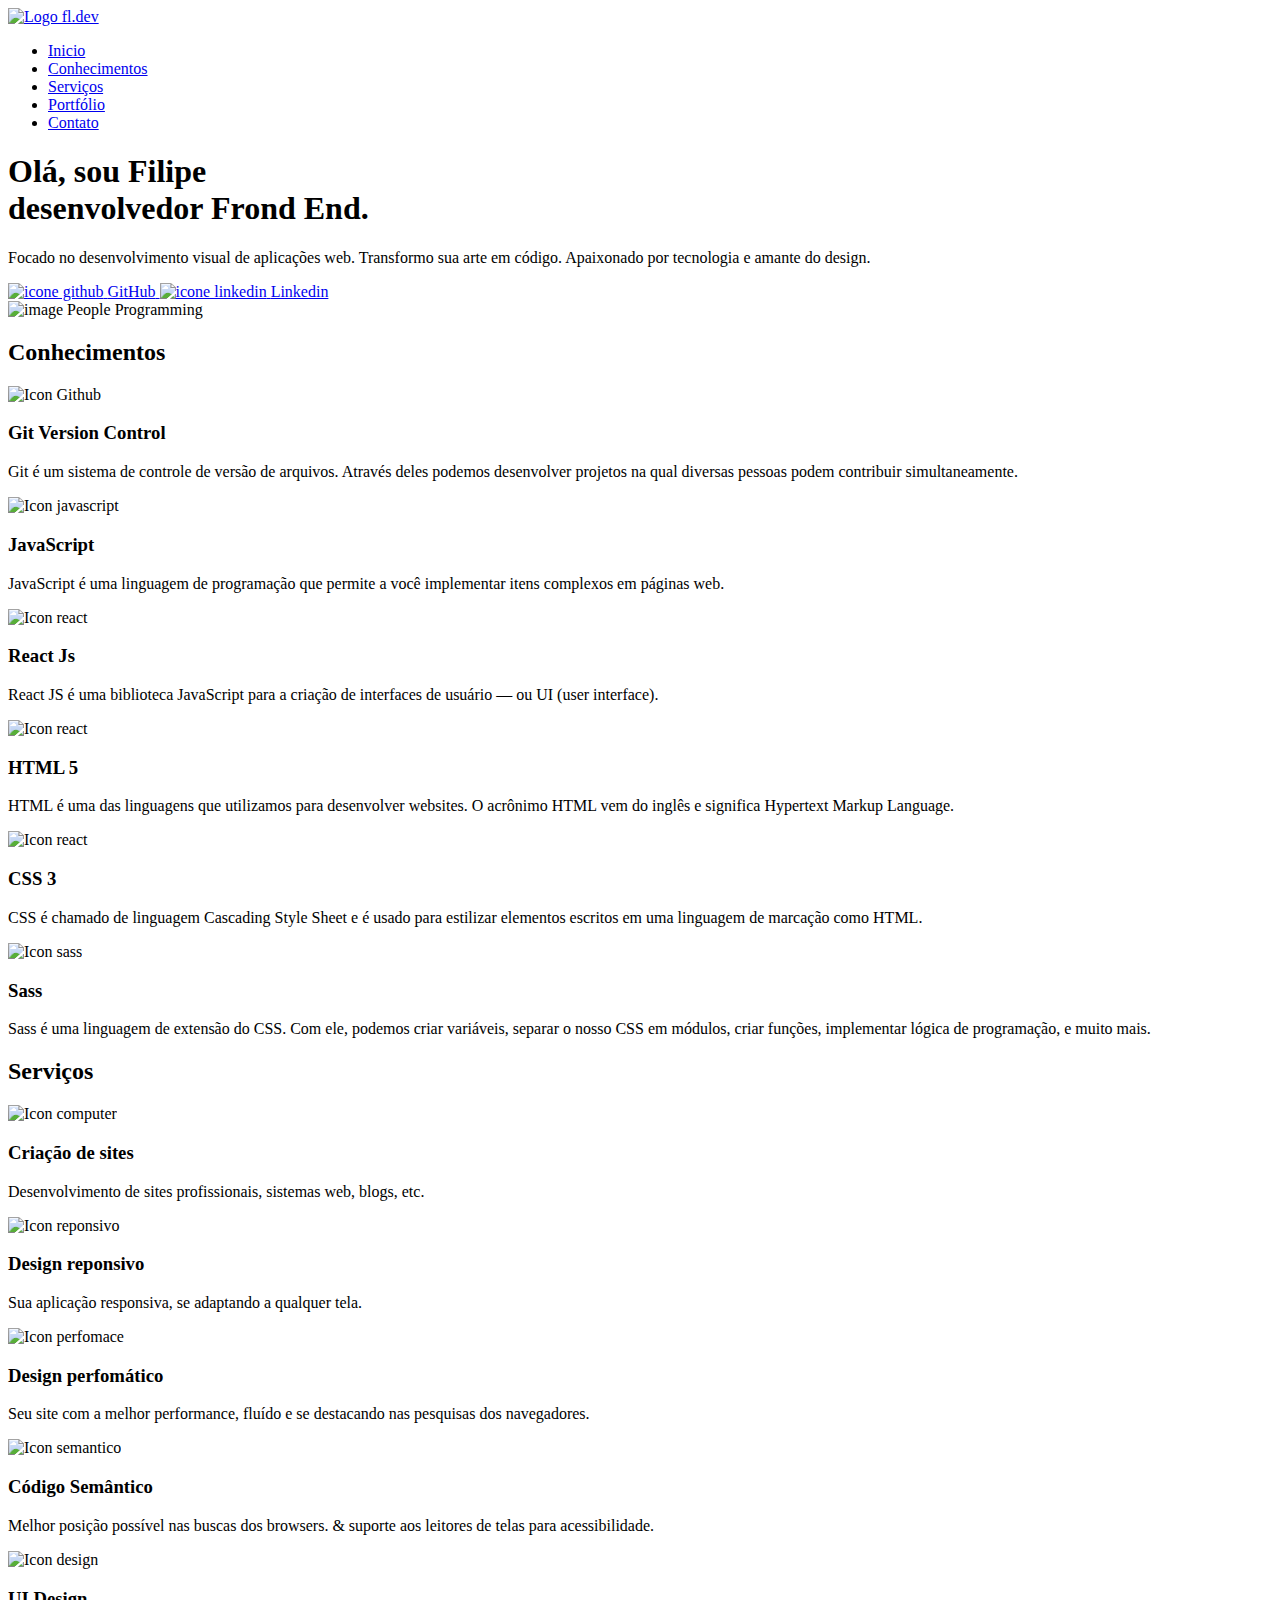
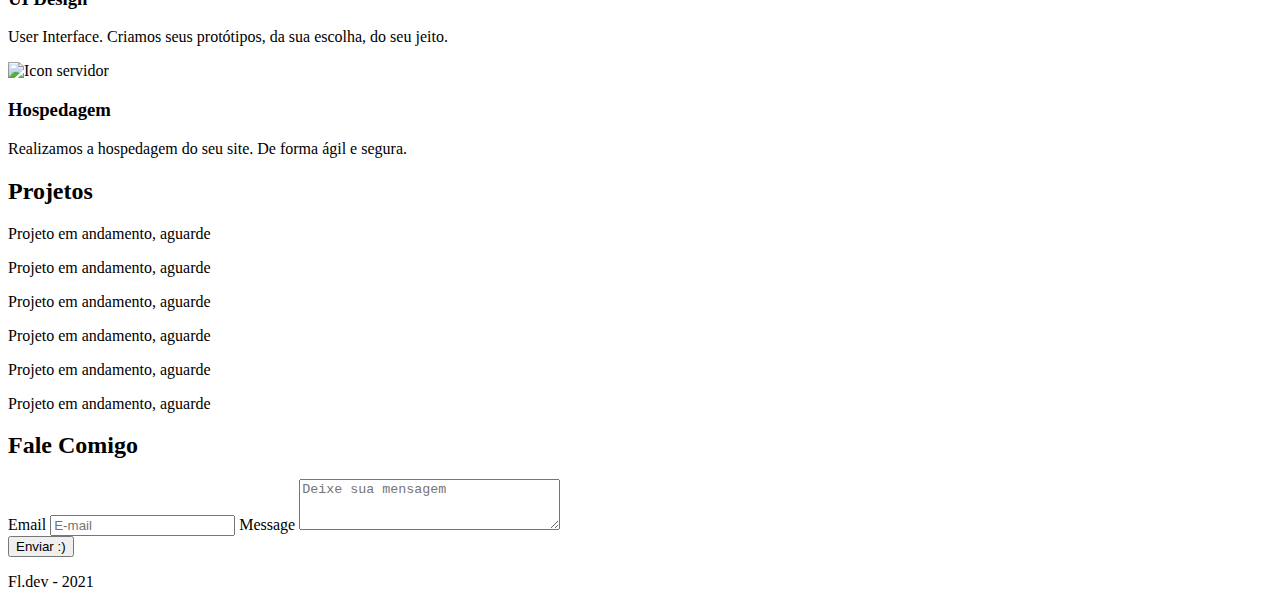
==== index.html @ 81331bb4 "corrigido diretorio pagina obgd" ====
<!DOCTYPE html>
<html lang="pt-BR">
  <head>
    <meta charset="UTF-8" />
    <meta http-equiv="X-UA-Compatible" content="IE=edge" />
    <meta name="viewport" content="width=device-width, initial-scale=1.0" />
    <link rel="preconnect" href="https://fonts.googleapis.com" />
    <link rel="preconnect" href="https://fonts.gstatic.com" crossorigin />
    <link
      href="https://fonts.googleapis.com/css2?family=Poppins:wght@400;500;700&family=Roboto:wght@400;500;700&display=swap"
      rel="stylesheet"
    />
    <link rel="stylesheet" href="assets/css/style.css" />
    <link rel="stylesheet" href="assets/css/responsive.css" />
    <title>Fl.dev - Desenvolvedor Front-End</title>
  </head>
  <body>
    <header class="header">
      <nav class="nav grid">
        <div class="logo">
          <a href="./index.html">
            <img src="assets/img/logo.svg" alt="Logo fl.dev" />
          </a>
        </div>

        <ul class="nav-menu">
          <li><a href="#">Inicio</a></li>
          <li><a href="#skills">Conhecimentos</a></li>
          <li><a href="#services">Serviços</a></li>
          <li><a href="#portfolio">Portfólio</a></li>
          <li><a class="btn-contact" href="#contact">Contato</a></li>
        </ul>
      </nav>
    </header>

    <main class="grid">
      <section class="introduction" id="introduction">
        <div>
          <div class="text-introduction">
            <h1>
              Olá, sou Filipe<br />
              desenvolvedor Frond End.
            </h1>
            <p>
              Focado no desenvolvimento visual de aplicações web. Transformo sua arte
              em código. Apaixonado por tecnologia e amante do design.
            </p>
          </div> 

          <div class="btns-intro">
              <a class="btn-intro" href="https://github.com/FlpFront" target="_blank">
                <img src="assets/img/github-icon.svg" alt="icone github" width="20" />
                <span>GitHub</span>
              </a>

              <a class="btn-intro" href="https://www.linkedin.com/in/flpcode/" target="_blank">
                <img src="assets/img/icon-linkedin.svg" alt="icone linkedin" width="20" />
                <span>Linkedin</span>
              </a>
          </div>
        </div>

        <div class="people-img">
          <img
            src="assets/img/programming.svg"
            alt="image People Programming"
          />
        </div>
      </section>

      <section class="skills" id="skills" data-js="visible">
        <h2 class="subtitle">Conhecimentos</h2>
        <div class="flex">
          <div class="skills-item">
            <div>
              <img
                src="assets/img/icons-skills/icon-github.svg"
                alt="Icon Github"/>
            </div>
            <h3>Git Version Control</h3>
            <p>
              Git é um sistema de controle de versão de arquivos. Através deles
              podemos desenvolver projetos na qual diversas pessoas podem
              contribuir simultaneamente.
            </p>
          </div>

          <div class="skills-item">
            <div>
              <img
                src="assets/img/icons-skills/icons-javascript.svg"
                alt="Icon javascript"
              />
            </div>
            <h3>JavaScript</h3>
            <p>
              JavaScript é uma linguagem de programação que permite a você
              implementar itens complexos em páginas web.
            </p>
          </div>

          <div class="skills-item">
            <div>
              <img
                src="assets/img/icons-skills/icon-react.svg"
                alt="Icon react"
              />
            </div>
            <h3>React Js</h3>
            <p>
              React JS é uma biblioteca JavaScript para a criação de interfaces
              de usuário — ou UI (user interface).
            </p>
          </div>

          <div class="skills-item">
            <div>
              <img
                src="assets/img/icons-skills/icon-html.svg"
                alt="Icon react"
              />
            </div>
            <h3>HTML 5</h3>
            <p>
              HTML é uma das linguagens que utilizamos para desenvolver
              websites. O acrônimo HTML vem do inglês e significa Hypertext
              Markup Language.
            </p>
          </div>

          <div class="skills-item">
            <div>
              <img
                src="assets/img/icons-skills/icon-css3.svg"
                alt="Icon react"
              />
            </div>
            <h3>CSS 3</h3>
            <p>
              CSS é chamado de linguagem Cascading Style Sheet e é usado para
              estilizar elementos escritos em uma linguagem de marcação como
              HTML.
            </p>
          </div>

          <div class="skills-item">
            <div>
              <img
                src="assets/img/icons-skills/icons8-sass 1.svg"
                alt="Icon sass"
              />
            </div>
            <h3>Sass</h3>
            <p>
              Sass é uma linguagem de extensão do CSS. Com ele, podemos criar
              variáveis, separar o nosso CSS em módulos, criar funções,
              implementar lógica de programação, e muito mais.
            </p>
          </div>
        </div>
      </section>

      <section class="services " data-js="visible" id="services">
        <h2 class="subtitle">Serviços</h2>
        <div class="flex">
          <div class="service-item">
            <div>
              <img
                src="assets/img/icons-service/computer-sites.svg"
                alt="Icon computer"
              />
            </div>
            <h3>Criação de sites</h3>
            <p>
              Desenvolvimento de sites profissionais, sistemas web, blogs, etc.
            </p>
          </div>

          <div class="service-item">
            <div>
              <img
                src="assets/img/icons-service/icon-reponsivo.svg"
                alt="Icon reponsivo"
              />
            </div>
            <h3>Design reponsivo</h3>
            <p>Sua aplicação responsiva, se adaptando a qualquer tela.</p>
          </div>

          <div class="service-item">
            <div>
              <img
                src="assets/img/icons-service/icon-perfomace.svg"
                alt="Icon perfomace"
              />
            </div>
            <h3>Design perfomático</h3>
            <p>
              Seu site com a melhor performance, fluído e se destacando nas
              pesquisas dos navegadores.
            </p>
          </div>

          <div class="service-item">
            <div>
              <img
                src="assets/img/icons-service/codigo-semantico.svg"
                alt="Icon semantico"
              />
            </div>
            <h3>Código Semântico</h3>
            <p>
              Melhor posição possível nas buscas dos browsers. & suporte aos
              leitores de telas para acessibilidade.
            </p>
          </div>

          <div class="service-item">
            <div>
              <img
                src="assets/img/icons-service/design.svg"
                alt="Icon design"
              />
            </div>
            <h3>UI Design</h3>
            <p>
              User Interface. Criamos seus protótipos, da sua escolha, do seu
              jeito.
            </p>
          </div>

          <div class="service-item">
            <div>
              <img
                src="assets/img/icons-service/servidor.svg"
                alt="Icon servidor"
              />
            </div>
            <h3>Hospedagem</h3>
            <p>Realizamos a hospedagem do seu site. De forma ágil e segura.</p>
          </div>
        </div>
      </section>

      <section class="projects" data-js="visible" id="portfolio">
        <h2 class="subtitle">Projetos</h2>
        <div class="flex">
          <div class="projects-item">
            <p>Projeto em andamento, aguarde</p>
          </div>

          <div class="projects-item">
            <p>Projeto em andamento, aguarde</p>
          </div>

          <div class="projects-item">
            <p>Projeto em andamento, aguarde</p>
          </div>

          <div class="projects-item">
            <p>Projeto em andamento, aguarde</p>
          </div>

          <div class="projects-item">
            <p>Projeto em andamento, aguarde</p>
          </div>

          <div class="projects-item">
            <p>Projeto em andamento, aguarde</p>
          </div>
        </div>
      </section>

      <section class="form" id="contact" data-js="visible">
        <h2 class="subtitle">Fale Comigo</h2>

        <form action="https://formsubmit.co/cimofelipe4@gmail.com" method="POST">
          <input type="hidden" name="_next" value="https://portfolio-flpcode.vercel.app/sucessMail.html">
          <label for="email">Email</label>
          <input type="email" required placeholder="E-mail" />
          <input type="hidden" name="_template" value="box">

          <input type="hidden" name="_captcha" value="false">
          <input type = "text" name = "_ honey" style = "display: none">

          <label for="message">Message</label>
          <textarea
            placeholder="Deixe sua mensagem"
            required
            name="message"
            id="message"
            cols="30"
            rows="3"
          ></textarea>

          <div class="btn-submit">
            <button id="btnSubmit" onclick="Modal.open()">Enviar :)</button>
          </div>
        </form>
      </section>
    </main>

    <footer class="footer">
      <p>Fl.dev - 2021</p>
    </footer>

    <script src="assets/js/script.js"></script>
  </body>
</html>
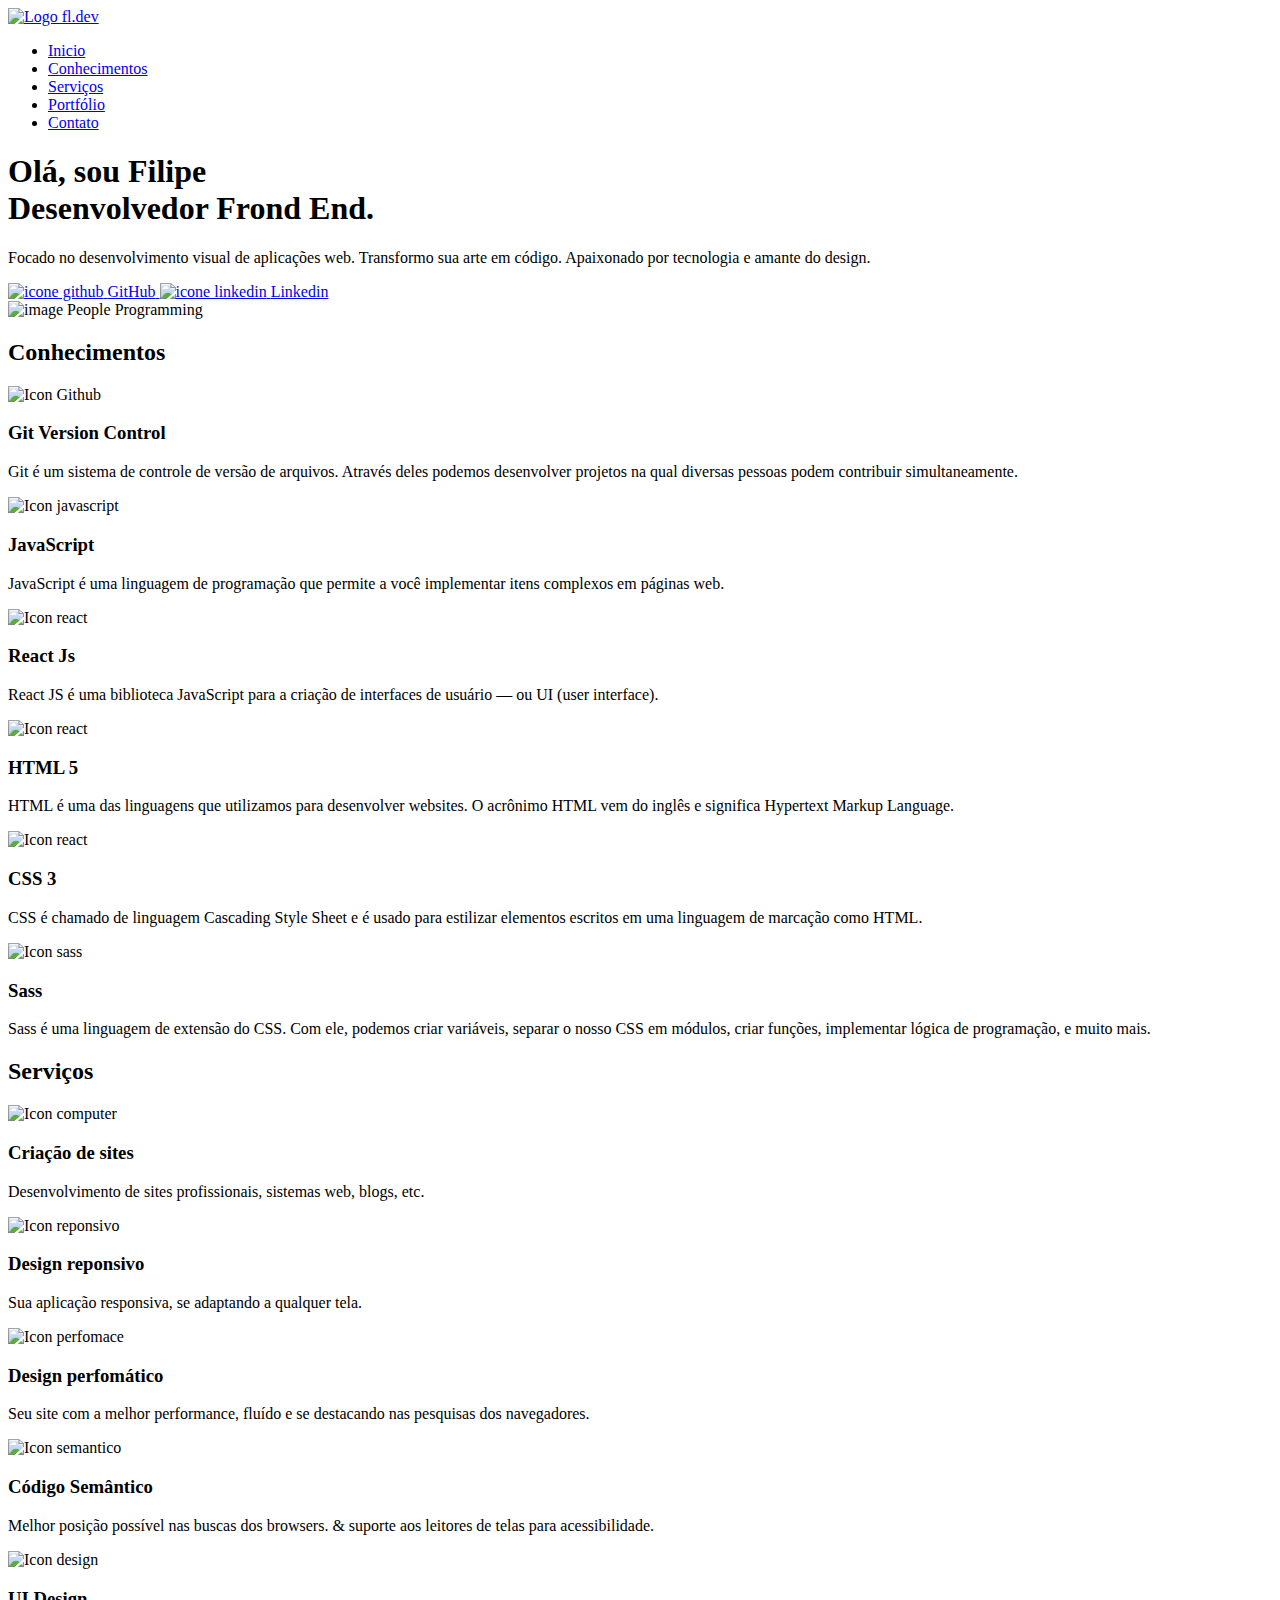
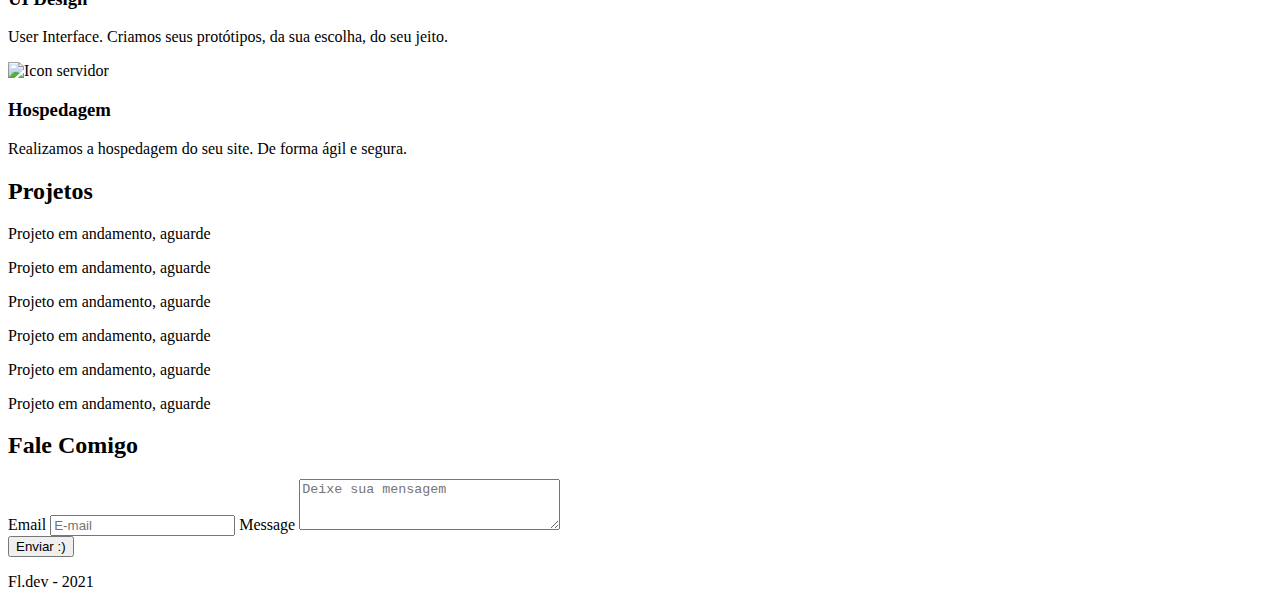
==== commit 9e0e02ab: "Ajuste ao responsivo 2.0" ====
--- a/index.html
+++ b/index.html
@@ -39,7 +39,7 @@
           <div class="text-introduction">
             <h1>
               Olá, sou Filipe<br />
-              desenvolvedor Frond End.
+              Desenvolvedor Frond End.
             </h1>
             <p>
               Focado no desenvolvimento visual de aplicações web. Transformo sua arte
--- a/assets/css/responsive.css
+++ b/assets/css/responsive.css
@@ -0,0 +1,110 @@
+/* TABLET */
+
+@media (max-width: 1190px) {
+  .flex {
+    grid-template-columns: repeat(2, 1fr);
+  }
+
+  .logo{
+    min-width: 150px;
+  }
+
+  .btn-intro span{
+    font-family: 'Poppins', sans-serif;
+    font-size: 1.2rem;
+    font-weight: 500;
+    color: #fff;
+  }
+
+  .btn-intro{
+    gap: 7px;
+    width: 30%;
+    padding: 13px 10px;
+    margin-top: 20px;
+    box-shadow: 0 4px 6px rgba(0, 0, 0, 0.15);
+    transition: .4s;
+    border-radius: 0.19rem;
+  }
+
+}
+
+
+@media (min-width: 720px) and (max-width: 900px) {
+  .btn-intro{
+    width: 35%;
+  }
+
+  .nav-menu li a{
+    font-size: 1.4rem;
+  }
+
+  .people-img {
+    display: none;
+  }
+
+}
+
+/* MOBILE */
+
+@media (max-width: 720px) {
+
+  .grid {
+    padding: 0 10px;
+  }
+
+  .logo{
+    display: grid;
+    justify-content: center;
+    margin-left: 10px;
+  }
+
+  .flex {
+    width: (90%, 300px);
+    grid-template-columns: 1fr;
+  }
+
+  .people-img {
+    display: none;
+  }
+
+  .text-introduction h1 {
+    font-size: 3.6rem;
+  }
+
+  .btn-intro {
+    padding: 15px;
+  }
+
+  .nav {
+    padding: 15px 0;
+  }
+
+  .nav ul{
+    display: none;
+  }
+
+  .nav-menu li a {
+    font-size: 1.2rem;
+  }
+
+  .form {
+    width: 300px;
+  }
+
+  .form form {
+    width: 90%;
+  }
+
+  .form form button {
+    padding: 15px 20px;
+    font-size: 1.4rem;
+  }
+
+  .btn-intro{
+    gap: 0.7rem;
+    width: 35%;
+  }
+
+}
+
+/* TABLET */
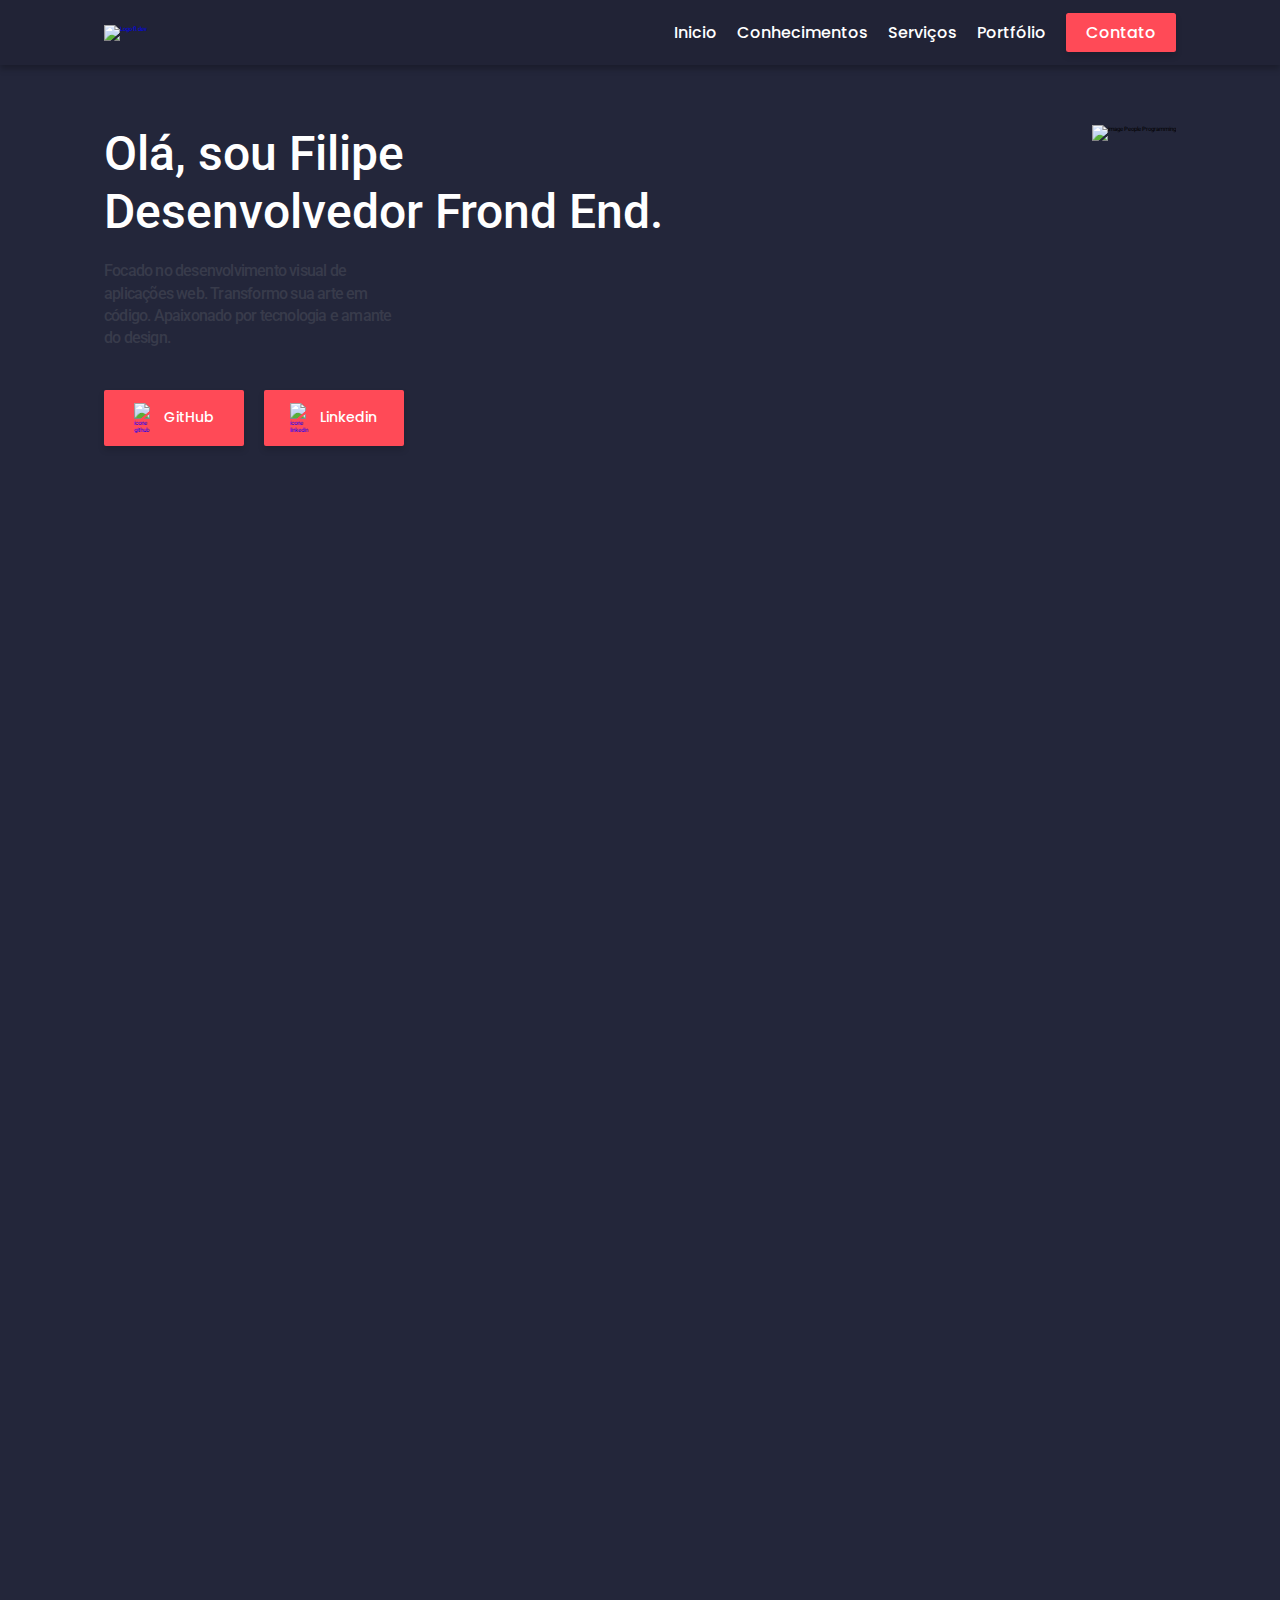
==== commit 80ff9a76: "Adicionado ajuste do mouse pointer" ====
--- a/index.html
+++ b/index.html
@@ -10,6 +10,7 @@
       href="https://fonts.googleapis.com/css2?family=Poppins:wght@400;500;700&family=Roboto:wght@400;500;700&display=swap"
       rel="stylesheet"
     />
+    <link rel="shortcut icon" href="assets/img/icon-favicon.svg" type="image/x-icon">
     <link rel="stylesheet" href="assets/css/style.css" />
     <link rel="stylesheet" href="assets/css/responsive.css" />
     <title>Fl.dev - Desenvolvedor Front-End</title>
--- a/assets/css/style.css
+++ b/assets/css/style.css
@@ -0,0 +1,505 @@
+*{
+    box-sizing: border-box;
+    margin: 0;
+    padding: 0;
+    font-size: 62.5%;
+}
+
+html{
+    scroll-behavior: smooth;
+}
+
+body::-webkit-scrollbar {
+    width: 12px;               /* width of the entire scrollbar */
+}
+
+body::-webkit-scrollbar-track {
+    background: var(--color-body);        /* color of the tracking area */
+}
+
+body::-webkit-scrollbar-thumb {
+    background-color: var(--color-button);    /* color of the scroll thumb */
+    border-radius: 20px;       /* roundness of the scroll thumb */
+    border-top-left-radius: 0;
+    border-top-right-radius: 0;
+    border: 3px solid var(--color-button);  /* creates padding around scroll thumb */
+  }
+
+body{
+    font-family: 'Poppins', sans-serif;
+    font-family: 'Roboto', sans-serif;
+    background: var(--color-body);
+
+    cursor: url(../img/Ellipse.svg), auto;
+}
+
+ul, li, a{
+    text-decoration: none;
+    list-style: none;
+}
+
+img{
+    display: block;
+    max-width: 100%;
+}
+
+:root{
+    --color-header: #212336;
+    --color-body: #23263A;
+    --color-white: #fff;
+    --color-paragraph: #383B4B;
+    --color-button: #FF4A57;
+    --color-card: #2B2D41;
+}
+
+/*MODAL ENVIO EMAIL*/
+
+.modal{
+    width: 100vw;
+    height: 90vh;
+    display: grid;
+    place-items: center;
+}
+
+.gridModal{
+    display: flex;
+    align-items: center;
+}
+
+.modalText h1{
+    font-size: 2.4rem;
+    font-family: 'Poppins', sans-serif;
+    font-size: 800;
+    margin-bottom: 5px;
+    color: #fff;
+}
+
+.modalText p{
+    font-family: 'Poppins', sans-serif;
+    font-size: 1.6rem;
+    font-weight: 500;
+    color: #fff;
+    margin-bottom: 10px;
+}
+
+.modalBtn a{
+    display: flex;
+    align-items: center;
+    font-size: 1.3rem;
+    color: #fff;
+    font-weight: 500;
+    justify-content: center;
+    gap: 20px;
+    width: 160px;
+    padding: 5px 10px;
+    height: 45px;
+    background: var(--color-button);
+    transition: 0.4s;
+}
+
+.modalBtn a:hover{
+    background: #FF4A44;
+    transform: scale(1.05);
+}
+
+
+/*ESTILOS GLOBAIS*/
+
+.grid{
+    width: min(90%, 1270px);
+    margin: 0 auto;
+    padding: 0 40px;
+}
+
+.subtitle{
+    font-size: 3.6rem;
+    font-weight: 700;
+    text-transform: uppercase;
+    color: var(--color-button);
+    line-height: 1;
+    margin-bottom: 40px;
+}
+
+.subtitle::after{
+    content: "";
+    display: block;
+    width: 15rem;
+    height: 0.7rem;
+    background: var(--color-button);
+    margin-top: 0.5rem;
+}
+
+.flex{
+    display: grid;
+    grid-template-columns: repeat(3, 1fr);
+    width: (33.33%, 400px);
+    gap: 90px;
+}
+
+.people-img{
+    max-width: 500px;
+    animation: pulse 1.6s infinite;
+    animation-direction: alternate;
+    -webkit-animation-name: pulse;
+    animation-name: pulse;
+}
+
+@-webkit-keyframes pulse {
+    0% {
+      -webkit-transform: translate3d(0, -20px, 0);
+      -webkit-filter: brightness(100%);
+    }
+    100% {
+      -webkit-transform: translate3d(0, 20px, 0);
+      -webkit-filter: brightness(200%);
+    }
+}
+  
+@keyframes pulse {
+    0% {
+        transform: translate3d(0, -20px, 0);
+        filter: brightness(70%);
+    }
+    100% {
+        transform: translate3d(0, 20px, 0);
+        filter: brightness(100%);
+    }
+}
+
+/*HEADER*/
+
+.header{
+    background: var(--color-header);
+    box-shadow: 0 4px 6px rgba(0, 0, 0, 0.25);
+}
+
+.nav{
+    display: flex;
+    justify-content: space-between;
+    align-items: center;
+    padding-top: 20px;
+    padding-bottom: 20px;
+}
+
+.nav-menu{
+    display: flex;
+    align-items: center;
+}
+
+.nav-menu li + li{
+    margin-left: 20px;
+}
+
+.nav-menu li a{
+    font-family: 'Poppins', sans-serif;
+    font-size: 1.6rem;
+    font-weight: 500;
+    color: #fff;
+}
+
+.nav-menu li a:hover::after{
+    content: "";
+    width: 0%;
+    height: 2px;
+    background: var(--color-button);
+    display: block;
+
+    animation: link .3s forwards;
+}
+
+
+@keyframes link{
+    0%{
+        width: 0%;
+    }
+
+    100%{
+        width: 100%;
+    }
+}
+
+
+.btn-contact{
+    background-color: var(--color-button);
+    padding: 8px 20px;
+    box-shadow: 0 4px 6px rgba(0, 0, 0, 0.15);
+    transition: .3s;
+    border-radius: 0.25rem;
+}
+
+.btn-contact:hover{
+    transform: scale(1.05);
+    display: block;
+}
+
+/*INTRODUCTION*/
+
+.introduction{
+    display: flex;
+    justify-content: space-between;
+    margin: 60px 0 100px 0;
+}
+
+.text-introduction h1{
+    font-family: 'Roboto', sans-serif;
+    font-weight: 500;
+    font-size: 4.8rem;
+    line-height: 1.2;
+    color: var(--color-white);
+}
+
+.text-introduction p{
+    max-width: 30rem;
+    font-family: 'Roboto', sans-serif;
+    font-weight: 500;
+    font-size: 1.6rem;
+    line-height: 1.4;
+    letter-spacing: -0.08rem;
+    margin-top: 20px;
+    color: var(--color-paragraph);
+}
+
+.btns-intro{
+    display: flex;
+    gap: 20px;
+    margin-top: 20px;
+}
+
+.btn-intro{
+    display: flex;
+    align-items: center;
+    justify-content: center;
+    background: var(--color-button);
+    gap: 10px;
+    width: 25%;
+    padding: 13px 10px;
+    margin-top: 20px;
+    box-shadow: 0 4px 6px rgba(0, 0, 0, 0.15);
+    transition: .4s;
+    border-radius: 0.19rem;
+}
+
+.btn-intro span{
+    font-family: 'Poppins', sans-serif;
+    font-size: 1.4rem;
+    font-weight: 500;
+    color: #fff;
+}
+
+.btn-intro:hover{
+    transform: scale(1.05);
+}
+
+/*SKILLS*/
+
+.skills{
+    margin-bottom: 120px;
+}
+
+.skills-item{
+    background: var(--color-card);
+    padding: 30px 20px;
+    box-shadow: 0 4px 6px rgba(0, 0, 0, 0.07);
+    border: 1px solid;
+    border-image: linear-gradient(130deg, #FF4A44 1%, #23263A 40%) 1;
+}
+
+.skills-item:hover{
+    border-image: linear-gradient(290deg, #FF4A44 1%, #23263A 40%) 1;
+    transition: 0.5s;
+}
+
+
+.skills-item h3{
+    font-family: 'Poppins', sans-serif;
+    font-size: 1.8rem;
+    color: var(--color-white);
+    font-weight: 600;
+    padding: 20px 0 10px 0;
+}
+
+.skills-item p{
+    font-size: 1.4rem;
+    color: var(--color-white);
+    line-height: 1.6;
+}
+
+/*SERVICES*/
+
+.services{
+    margin-bottom: 120px;
+}
+
+.service-item{
+    background: var(--color-card);
+    padding: 30px 20px;
+    box-shadow: 0 4px 6px rgba(0, 0, 0, 0.07);
+    border: 1px solid;
+    border-image: linear-gradient(320deg, #FF4A44 1%, #23263A 40%) 1;
+}
+
+.service-item:hover{
+    border-image: linear-gradient(130deg, #FF4A44 1%, #23263A 40%) 1;
+    transition: 0.5s;
+}
+
+.service-item div img{
+    margin: 0 auto;
+}
+
+.service-item h3{
+    font-family: 'Poppins', sans-serif;
+    font-size: 1.8rem;
+    text-align: center;
+    color: var(--color-white);
+    font-weight: 600;
+    padding: 20px 0 10px 0;
+}
+
+.service-item p{
+    font-size: 1.4rem;
+    color: var(--color-white);
+    line-height: 1.6;
+    text-align: center;
+}
+
+/*SERVICES*/
+.projects{
+    margin-bottom: 120px;
+}
+
+.projects-item{
+    background: var(--color-card);
+    padding: 40px 20px;
+    box-shadow: 0 4px 6px rgba(0, 0, 0, 0.07);
+    border: 1px solid;
+    border-image: linear-gradient(395deg, #FF4A44 0%, #23263A 40%) 1;
+}
+
+.projects-item:hover{
+    border-image: linear-gradient(240deg, #FF4A44 1%, #23263A 15%) 1;
+    transition: 0.5s;
+}
+
+.projects-item p{
+    font-family: 'Poppins', sans-serif;
+    font-size: 1.6rem;
+    font-weight: 500;
+    text-align: center;
+    color: var(--color-white);
+}
+
+.projects-item p::after{
+    content: "";
+    width: 4px;
+    height: 4px;
+    border-radius: 50%;
+    margin-left: 2px;
+    background: #FF4A44;
+    display: inline-block;
+    color: var(--color-button);
+}
+
+/*SERVICES*/
+
+.form{
+    max-width: 1100px;
+    margin-bottom: 60px;
+}
+
+.form form{
+    width: 50%;
+}
+
+.form form label{
+    position: absolute;
+    top: -99999999999999px;
+}
+
+.form form input, textarea{
+    display: block;
+    width: 100%;
+    max-width: 100%;
+    background: rgba(0, 0, 0, 0.11);
+    margin-bottom: 20px;
+    border: none;
+    outline: none;
+    font-family: 'Poppins', sans-serif;
+    font-size: 1.4rem;
+    padding: 25px 10px;
+    box-shadow: 0 4px 6px rgba(0, 0, 0, 0.12);
+    border-radius: 2px;
+    color: #fff;
+}
+
+.form form input::placeholder, .form form textarea{
+    color: #fff;
+    opacity: 0.5;
+}
+
+.form form input:focus, .form form textarea:focus{
+    border: 1px solid grey;
+}
+
+.btn-submit{
+    display: flex;
+    justify-content: flex-end;
+}
+
+.form form button{
+    background: var(--color-button);
+    border: none;
+    width: 50%;
+    padding: 20px 30px;
+    font-family: 'Poppins', sans-serif;
+    font-size: 1.6rem;
+    font-weight: 500;
+    color: var(--color-white);
+    transition: 0.4s;
+    cursor: pointer;
+}
+
+.form form button:hover{
+    background: #FF4A44;
+    transform: scale(1.05);
+}
+
+/*SERVICES*/
+
+.footer{
+    width: 100%;
+    height: 10vh;
+    background: var(--color-button);
+    display: flex;
+    align-items: center;
+    justify-content: center;
+}
+
+.footer p{
+    font-size: 1.8rem;
+    color: var(--color-white);
+    font-weight: 500;
+}
+
+/* ANIMATION */
+
+[data-js="visible"]{
+    opacity: 0;
+}
+
+[data-js="visible"].active-scroll{
+    opacity: 1;
+    animation: scrollVisible .4s forwards;
+}
+
+@keyframes scrollVisible{
+    from{
+        opacity: 0;
+        transform: translate3d(-35px, 0, 0);
+    }
+
+    to{
+        opacity: 1;
+        transform: translate3d(0, 0, 0);
+    }
+}
--- a/assets/css/responsive.css
+++ b/assets/css/responsive.css
@@ -27,7 +27,6 @@
   }
 
 }
-
 
 @media (min-width: 720px) and (max-width: 900px) {
   .btn-intro{
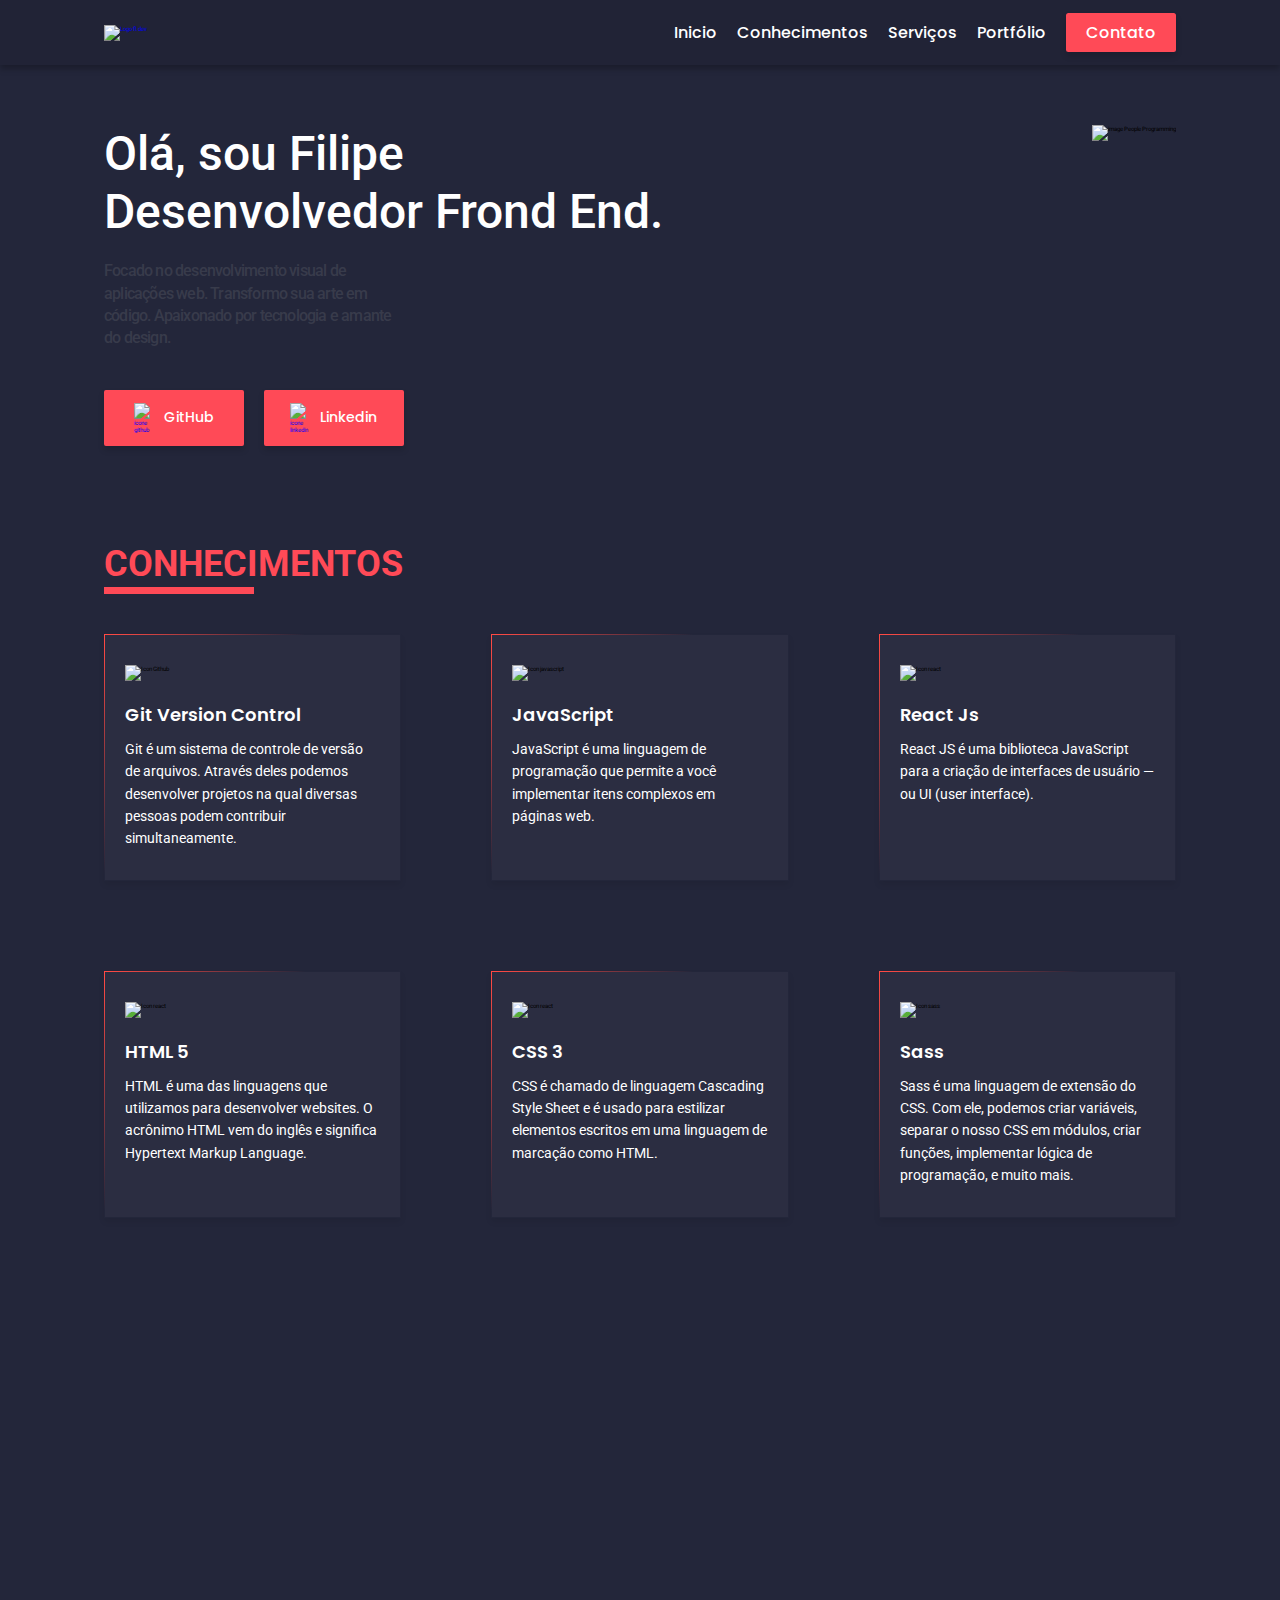
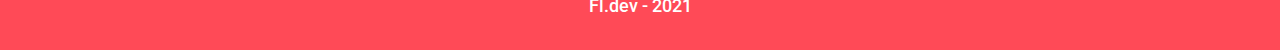
==== commit 465f0d36: "Adicionado text mobile section projects" ====
--- a/index.html
+++ b/index.html
@@ -245,31 +245,60 @@
 
       <section class="projects" data-js="visible" id="portfolio">
         <h2 class="subtitle">Projetos</h2>
-        <div class="flex">
-          <div class="projects-item">
-            <p>Projeto em andamento, aguarde</p>
-          </div>
-
-          <div class="projects-item">
-            <p>Projeto em andamento, aguarde</p>
-          </div>
-
-          <div class="projects-item">
-            <p>Projeto em andamento, aguarde</p>
-          </div>
-
-          <div class="projects-item">
-            <p>Projeto em andamento, aguarde</p>
-          </div>
-
-          <div class="projects-item">
-            <p>Projeto em andamento, aguarde</p>
-          </div>
-
-          <div class="projects-item">
-            <p>Projeto em andamento, aguarde</p>
-          </div>
-        </div>
+        <div class="flex grid-mobile">
+          <div class="projects-item project-1 bg-project-1">
+            <div class="infor-project-1"> 
+              <p>Projeto desenvolvido durante o curso de JavaScript, onde o foco foi criar animações de entrada e scroll.</p>
+
+              <a href="https://animais-refatorado.vercel.app/" target="_blank">Ver Projeto</a>
+            </div>
+          </div>
+
+          <div class="projects-item project-1 bg-project-2">
+            <div class="infor-project-1"> 
+              <p>Projeto desenvolvido para prestador de serviço regional. Com chat integrado na pagina e mobile.</p>
+
+              <a href="https://projeto-solucao.netlify.app/" target="_blank">Ver Projeto</a>
+            </div>
+          </div>
+
+          <div class="projects-item project-1 bg-project-3">
+            <div class="infor-project-1"> 
+              <p>Projeto desenvolvido junto ao BootCamp da RocketSeat. App para controle financeiro geral.</p>
+
+              <a href="https://finance-flpcode.vercel.app/" target="_blank">Ver Projeto</a>
+            </div>
+          </div>
+
+          <div class="projects-item project-1">
+            <div class="infor-project-1"> 
+              <p>Projeto desenvolvido durante o curso de JavaScript, onde o foco foi criar animações de entrada e scroll.</p>
+
+              <a href="https://animais-refatorado.vercel.app/" target="_blank">Ver Projeto</a>
+            </div>
+          </div>
+
+
+          <div class="projects-item project-1">
+            <div class="infor-project-1"> 
+              <p>Projeto desenvolvido durante o curso de JavaScript, onde o foco foi criar animações de entrada e scroll.</p>
+
+              <a href="https://animais-refatorado.vercel.app/" target="_blank">Ver Projeto</a>
+            </div>
+          </div>
+
+          <div class="projects-item project-1">
+            <div class="infor-project-1"> 
+              <p>Projeto desenvolvido durante o curso de JavaScript, onde o foco foi criar animações de entrada e scroll.</p>
+
+              <a href="https://animais-refatorado.vercel.app/" target="_blank">Ver Projeto</a>
+            </div>
+          </div>
+        </div>
+        
+          <div class="attention-ux">
+            <p id="attention" data-js="visible">PASSE O MOUSE SOBRE AS IMAGENS PARA VISUALIZAR OS PROJETOS</p>
+          </div>
       </section>
 
       <section class="form" id="contact" data-js="visible">
--- a/assets/css/style.css
+++ b/assets/css/style.css
@@ -63,6 +63,7 @@
 
 .gridModal{
     display: flex;
+    gap: 40px;
     align-items: center;
 }
 
@@ -288,6 +289,7 @@
 
 .btn-intro:hover{
     transform: scale(1.05);
+    cursor: url(../img/link-extern.svg), auto;
 }
 
 /*SKILLS*/
@@ -462,6 +464,7 @@
 .form form button:hover{
     background: #FF4A44;
     transform: scale(1.05);
+    cursor: url(../img/send.svg), auto;
 }
 
 /*SERVICES*/
--- a/assets/css/responsive.css
+++ b/assets/css/responsive.css
@@ -51,6 +51,17 @@
     padding: 0 10px;
   }
 
+  .gridModal{
+    flex-direction: column;
+    text-align: center;
+    gap: 30px;
+  }
+
+  .modalBtn{
+    display: flex;
+    justify-content: center;
+  }
+
   .logo{
     display: grid;
     justify-content: center;
@@ -90,20 +101,20 @@
     width: 300px;
   }
 
-  .form form {
-    width: 90%;
+  .form {
+    width: min(90vw, 300px);
   }
 
-  .form form button {
-    padding: 15px 20px;
-    font-size: 1.4rem;
+  .form form{
+    width: min(90vw, 300px);
   }
 
   .btn-intro{
     gap: 0.7rem;
     width: 35%;
   }
-
 }
 
+
+
 /* TABLET */
